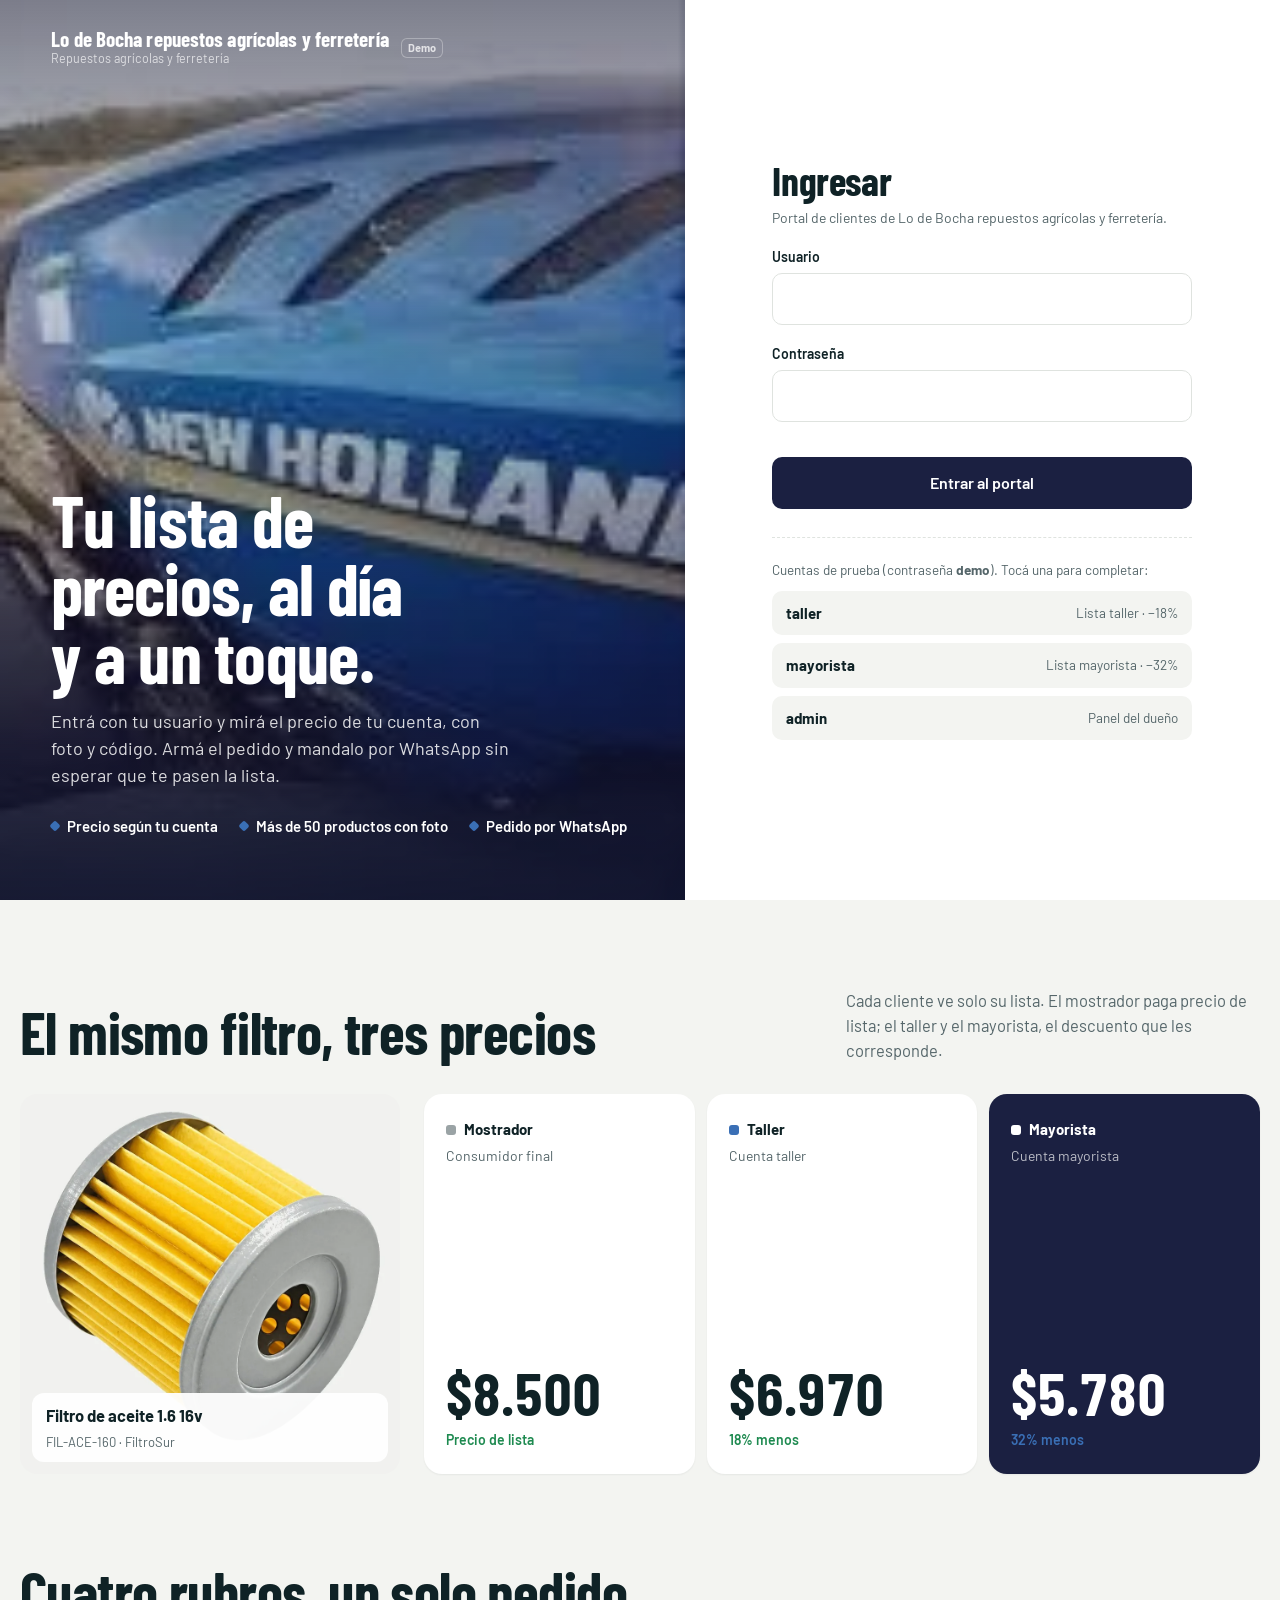
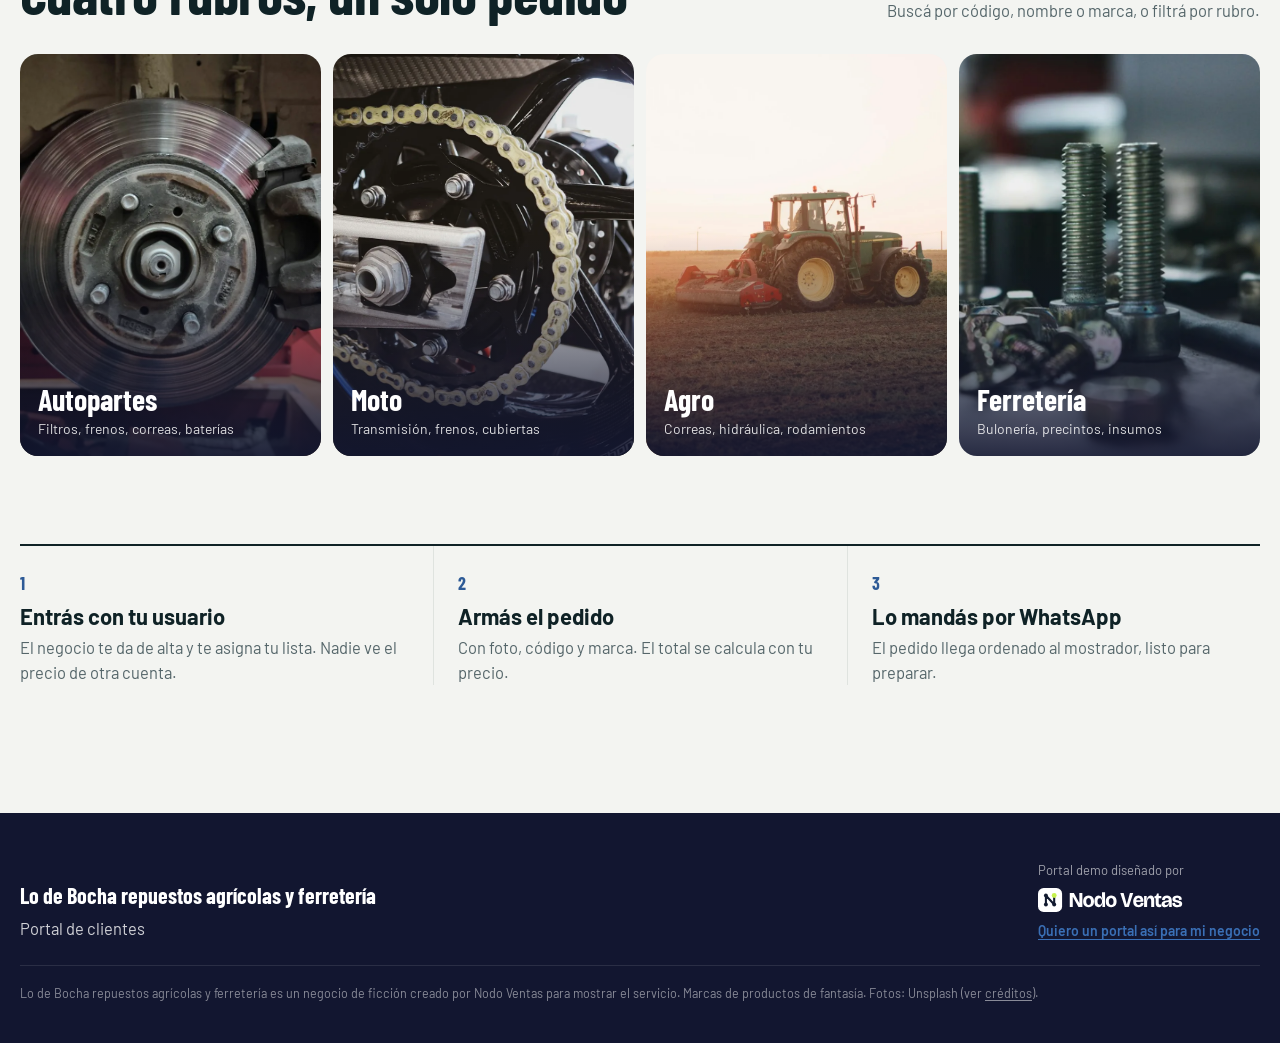
==== index.html @ 6003bfd6 "Demo personalizada de Nodo Ventas: demo-lo-de-bocha-tres-arroyos" ====
<!DOCTYPE html>
<html lang="es-AR">
<head>
  <meta charset="utf-8">
  <meta name="viewport" content="width=device-width, initial-scale=1, viewport-fit=cover">
  <title>Lo de Bocha repuestos agrícolas y ferretería · Portal de clientes</title>
  <meta name="description" content="Demo de Nodo Ventas para Lo de Bocha repuestos agrícolas y ferretería, Repuestos agrícolas y ferretería en Tres Arroyos: portal de clientes con lista de precios y pedido. Productos y precios de ejemplo.">
  <meta name="robots" content="noindex, nofollow">
  <meta name="theme-color" content="#0E3B43">
  <link rel="icon" href="favicon.svg" type="image/svg+xml">
  <link rel="preconnect" href="https://fonts.googleapis.com">
  <link rel="preconnect" href="https://fonts.gstatic.com" crossorigin>
  <link href="https://fonts.googleapis.com/css2?family=Barlow+Condensed:wght@600;700&family=Barlow:wght@400;500;600;700&display=swap" rel="stylesheet">
  <link rel="preload" as="image" href="img/brand/hero.webp">
  <link rel="stylesheet" href="css/app.css">
</head>
<body>
  <a class="skip" href="#login">Saltar al ingreso</a>
  <div class="landing">
    <section class="landing-photo on-dark">
      <img src="img/brand/hero.webp" alt="Tractor en la foto de perfil de Lo de Bocha (página pública de Facebook)" width="1800" height="1100" fetchpriority="high">
      <div class="landing-top">
        <a class="brand" href="index.html">
          <span><b>Lo de Bocha repuestos agrícolas y ferretería</b><small>Repuestos agrícolas y ferretería</small></span>
        </a>
        <a class="demo-tag" href="oferta/" title="Sitio demo hecho por Nodo Ventas">Demo</a>
      </div>
        <div class="landing-copy">
        <h1>Tu lista de precios, al día y a un toque.</h1>
        <p>Entrá con tu usuario y mirá el precio de tu cuenta, con foto y código. Armá el pedido y mandalo por WhatsApp sin esperar que te pasen la lista.</p>
        <ul class="landing-facts">
          <li>Precio según tu cuenta</li>
          <li>Más de 50 productos con foto</li>
          <li>Pedido por WhatsApp</li>
        </ul>
      </div>
    </section>

    <section class="landing-form" id="login">
      <div class="login-card">
        <h2>Ingresar</h2>
        <p class="hint">Portal de clientes de Lo de Bocha repuestos agrícolas y ferretería.</p>
        <form id="login-form" novalidate>
          <label for="usuario">Usuario</label>
          <input class="field" id="usuario" name="usuario" autocomplete="username" autocapitalize="none" required>
          <label for="password">Contraseña</label>
          <input class="field" id="password" name="password" type="password" autocomplete="current-password" required>
          <p class="err" id="login-err" role="alert"></p>
          <button class="btn btn-primary" type="submit">Entrar al portal</button>
        </form>
        <div class="demo-users">
          <p>Cuentas de prueba (contraseña <b>demo</b>). Tocá una para completar:</p>
          <div class="chips">
            <button class="chip" type="button" data-user="taller"><b>taller</b><span>Lista taller · −18%</span></button>
            <button class="chip" type="button" data-user="mayorista"><b>mayorista</b><span>Lista mayorista · −32%</span></button>
            <button class="chip" type="button" data-user="admin"><b>admin</b><span>Panel del dueño</span></button>
          </div>
        </div>
      </div>
    </section>
  </div>

  <main>
    <section class="band">
      <div class="wrap">
        <div class="band-head">
          <h2>El mismo filtro, tres precios</h2>
          <p>Cada cliente ve solo su lista. El mostrador paga precio de lista; el taller y el mayorista, el descuento que les corresponde.</p>
        </div>
        <div class="compare">
          <figure class="compare-photo" style="margin:0">
            <img src="img/fotos/filtro-aceite.webp" alt="Filtro de aceite" loading="lazy" width="900" height="900">
            <figcaption><b id="cmp-name">Filtro de aceite 1.6 16v</b><span id="cmp-code">FIL-ACE-160 · FiltroSur</span></figcaption>
          </figure>
          <div class="tiers">
            <div class="tier t-c"><div><div class="tier-name"><i></i>Mostrador</div><div class="who">Consumidor final</div></div><div><div class="amt" id="cmp-c">$8.500</div><div class="off">Precio de lista</div></div></div>
            <div class="tier t-t"><div><div class="tier-name"><i></i>Taller</div><div class="who">Cuenta taller</div></div><div><div class="amt" id="cmp-t">$6.970</div><div class="off">18% menos</div></div></div>
            <div class="tier t-m"><div><div class="tier-name"><i></i>Mayorista</div><div class="who">Cuenta mayorista</div></div><div><div class="amt" id="cmp-m">$5.780</div><div class="off">32% menos</div></div></div>
          </div>
        </div>
      </div>
    </section>

    <section class="band" style="padding-top:0">
      <div class="wrap">
        <div class="band-head"><h2>Cuatro rubros, un solo pedido</h2><p>Buscá por código, nombre o marca, o filtrá por rubro.</p></div>
        <div class="rubros">
          <div class="rubro"><img src="img/fotos/freno-caliper.webp" alt="Disco y caliper de freno" loading="lazy"><div><h3>Autopartes</h3><span>Filtros, frenos, correas, baterías</span></div></div>
          <div class="rubro"><img src="img/fotos/moto-cadena.webp" alt="Cadena y corona de moto" loading="lazy"><div><h3>Moto</h3><span>Transmisión, frenos, cubiertas</span></div></div>
          <div class="rubro"><img src="img/fotos/tractor.webp" alt="Tractor trabajando en el campo" loading="lazy"><div><h3>Agro</h3><span>Correas, hidráulica, rodamientos</span></div></div>
          <div class="rubro"><img src="img/fotos/tornillos.webp" alt="Bulones y tuercas" loading="lazy"><div><h3>Ferretería</h3><span>Bulonería, precintos, insumos</span></div></div>
        </div>
      </div>
    </section>

    <section class="band" style="padding-top:0">
      <div class="wrap">
        <div class="how">
          <article><b>1</b><h3>Entrás con tu usuario</h3><p>El negocio te da de alta y te asigna tu lista. Nadie ve el precio de otra cuenta.</p></article>
          <article><b>2</b><h3>Armás el pedido</h3><p>Con foto, código y marca. El total se calcula con tu precio.</p></article>
          <article><b>3</b><h3>Lo mandás por WhatsApp</h3><p>El pedido llega ordenado al mostrador, listo para preparar.</p></article>
        </div>
      </div>
    </section>
  </main>

  <footer class="site-foot">
    <div class="wrap">
      <div><b style="color:#fff;font-family:var(--display);font-size:22px">Lo de Bocha repuestos agrícolas y ferretería</b><p style="margin-top:4px">Portal de clientes</p></div>
      <div class="made-by">
        <span>Portal demo diseñado por</span>
        <a href="oferta/" aria-label="Nodo Ventas, ver la oferta"><img src="img/nodo/nodo-ventas-logo-blanco.svg" alt="Nodo Ventas" width="146" height="24"></a>
        <a class="link" href="oferta/">Quiero un portal así para mi negocio</a>
      </div>
      <p class="legal">Lo de Bocha repuestos agrícolas y ferretería es un negocio de ficción creado por Nodo Ventas para mostrar el servicio. Marcas de productos de fantasía. Fotos: Unsplash (ver <a href="CREDITS.md">créditos</a>).</p>
    </div>
  </footer>
  <script src="js/products.js"></script>
  <script src="js/core.js"></script>
  <script src="js/login.js"></script>
</body>
</html>
---- css/app.css ----
:root {
  --petrol: #1B2041;
  --petrol-2: #2A3358;
  --petrol-ink: #121630;
  --amber: #3A6FB5;
  --amber-ink: #2D5A96;
  --paper: #F3F4F1;
  --white: #FFFFFF;
  --ink: #0F2226;
  --soft: #55666A;
  --line: #DFE3DF;
  --ok: #1E8A50;
  --low: #B45309;
  --out: #9AA3A5;
  --wa: #25D366;
  --wa-dark: #008069;
  --font: "Barlow", "Helvetica Neue", Arial, sans-serif;
  --display: "Barlow Condensed", "Barlow", "Arial Narrow", sans-serif;
  --max: 1240px;
  --ease: cubic-bezier(.16, 1, .3, 1);
}
*, *::before, *::after { box-sizing: border-box; }
html { -webkit-text-size-adjust: 100%; scroll-behavior: smooth; }
@media (prefers-reduced-motion: reduce) { html { scroll-behavior: auto; } *, *::before, *::after { animation: none !important; transition: none !important; } }
body { margin: 0; background: var(--paper); color: var(--ink); font-family: var(--font); font-size: 16.5px; line-height: 1.5; -webkit-font-smoothing: antialiased; }
::selection { background: var(--amber); color: var(--petrol-ink); }
img { max-width: 100%; display: block; }
a { color: inherit; text-underline-offset: .18em; }
button, input, select { font: inherit; color: inherit; }
button { cursor: pointer; }
:focus-visible { outline: 3px solid var(--amber); outline-offset: 2px; border-radius: 6px; }
h1, h2, h3 { margin: 0; line-height: 1.02; text-wrap: balance; }
h1, h2 { font-family: var(--display); font-weight: 700; letter-spacing: -0.01em; }
p { margin: 0; }
.wrap { width: min(var(--max), calc(100% - 32px)); margin-inline: auto; }
.mono, .sku { font-variant-numeric: tabular-nums; }
.skip { position: absolute; left: 12px; top: -48px; z-index: 100; background: var(--amber); padding: 8px 12px; border-radius: 8px; }
.skip:focus { top: 12px; }
[hidden] { display: none !important; }

/* brand */
.brand { display: inline-flex; align-items: center; gap: 10px; text-decoration: none; min-width: 0; }
.brand .mark { width: 38px; height: 38px; flex: 0 0 38px; }
.brand b { display: block; font-family: var(--display); font-size: 21px; font-weight: 700; letter-spacing: .005em; line-height: 1; white-space: nowrap; }
.brand small { display: block; font-size: 12.5px; color: var(--soft); white-space: nowrap; }
.on-dark .brand small { color: rgba(255,255,255,.7); }
.demo-tag { font-size: 11px; font-weight: 700; padding: 2px 7px; border-radius: 6px; text-decoration: none; color: var(--soft); box-shadow: inset 0 0 0 1px var(--line); }
.on-dark .demo-tag { color: rgba(255,255,255,.75); box-shadow: inset 0 0 0 1px rgba(255,255,255,.3); }

/* buttons */
.btn { display: inline-flex; align-items: center; justify-content: center; gap: 8px; min-height: 48px; padding: 0 20px; border-radius: 10px; border: 0; font-weight: 600; font-size: 16px; text-decoration: none; transition: background .2s, transform .15s var(--ease), box-shadow .2s; white-space: nowrap; }
.btn:active { transform: scale(.98); }
.btn-sm { min-height: 40px; padding: 0 14px; font-size: 15px; }
.btn-primary { background: var(--petrol); color: #fff; }
.btn-primary:hover { background: var(--petrol-2); }
.btn-amber { background: var(--amber); color: var(--petrol-ink); }
.btn-amber:hover { background: var(--amber-ink); }
.btn-ghost { background: transparent; color: var(--ink); box-shadow: inset 0 0 0 1.5px var(--line); }
.btn-ghost:hover { box-shadow: inset 0 0 0 1.5px var(--ink); }
.btn-wa { background: var(--wa); color: #fff; }
.btn-wa:hover { background: #1EBE5B; }
.btn-mail { background: #fff; color: var(--ink); box-shadow: inset 0 0 0 1.5px var(--line); }
.btn[disabled] { opacity: .45; cursor: not-allowed; }
.btn svg { width: 20px; height: 20px; }

/* ===== login / landing ===== */
.landing { display: grid; grid-template-columns: 1.15fr 1fr; min-height: 100svh; }
.landing-photo { position: relative; color: #fff; display: flex; flex-direction: column; justify-content: space-between; padding: 28px clamp(20px, 4vw, 56px) 48px; overflow: hidden; background: var(--petrol-ink); }
.landing-photo > img { position: absolute; inset: 0; width: 100%; height: 100%; object-fit: cover; animation: settle 1.6s var(--ease) both; }
.landing-photo::before { content: ""; position: absolute; inset: 0; z-index: 1; background: linear-gradient(180deg, rgba(18,22,48,.55) 0%, rgba(18,22,48,.15) 35%, rgba(18,22,48,.92) 100%); }
.landing-photo > *:not(img) { position: relative; z-index: 2; }
.landing-top { display: flex; align-items: center; gap: 12px; }
.landing-copy h1 { font-size: clamp(44px, 5.6vw, 84px); line-height: .95; text-transform: none; max-width: 13ch; }
.landing-copy p { margin-top: 18px; max-width: 46ch; color: rgba(255,255,255,.85); font-size: 18px; }
.landing-facts { display: flex; flex-wrap: wrap; gap: 10px 22px; margin-top: 26px; padding: 0; list-style: none; font-weight: 600; font-size: 15px; }
.landing-facts li { display: flex; align-items: center; gap: 8px; }
.landing-facts li::before { content: ""; width: 8px; height: 8px; border-radius: 2px; background: var(--amber); transform: rotate(45deg); }
.landing-photo .hero-video { width: min(100%, 320px); aspect-ratio: 9 / 16; margin: 22px 0 8px; border-radius: 22px; overflow: hidden; background: #000; box-shadow: 0 28px 60px -18px rgba(0,0,0,.65), 0 0 0 1px rgba(255,255,255,.12); }
.landing-photo .hero-video video { width: 100%; height: 100%; display: block; object-fit: contain; background: #000; }
@keyframes settle { from { transform: scale(1.06); } }
.landing-form { display: flex; flex-direction: column; justify-content: center; padding: 40px clamp(20px, 5vw, 72px); background: var(--white); }
.login-card { width: min(420px, 100%); margin-inline: auto; }
.login-card h2 { font-size: 40px; }
.login-card .hint { color: var(--soft); margin-top: 6px; }
.login-card label { display: block; font-weight: 600; font-size: 14px; margin: 18px 0 6px; }
.field { width: 100%; height: 52px; border-radius: 10px; border: 1.5px solid var(--line); padding: 0 14px; font-size: 16px; background: #fff; transition: border-color .2s, box-shadow .2s; }
.field:focus { outline: none; border-color: var(--petrol); box-shadow: 0 0 0 4px rgba(27,32,65,.12); }
.err { color: #B42318; font-size: 14px; min-height: 1.4em; margin-top: 10px; }
.login-card .btn-primary { width: 100%; margin-top: 6px; height: 52px; }
.demo-users { margin-top: 28px; padding-top: 22px; border-top: 1px dashed var(--line); }
.demo-users p { font-size: 13.5px; color: var(--soft); margin-bottom: 10px; }
.chips { display: grid; gap: 8px; }
.chip { display: flex; justify-content: space-between; align-items: center; gap: 10px; width: 100%; padding: 11px 14px; border-radius: 10px; border: 0; background: var(--paper); text-align: left; transition: background .2s; }
.chip:hover { background: #E8EAE5; }
.chip b { font-size: 15px; } .chip span { font-size: 13.5px; color: var(--soft); }
@media (max-width: 900px) {
  .landing { grid-template-columns: 1fr; }
  .landing-photo { min-height: 0; }
  .landing-photo .hero-video { width: min(100%, calc(68svh * 9 / 16), 380px); margin: 20px auto 16px; }
}

.band { padding: 88px 0; }
.band-head { display: flex; flex-wrap: wrap; justify-content: space-between; align-items: end; gap: 16px 48px; margin-bottom: 32px; }
.band-head h2 { font-size: clamp(36px, 4.6vw, 60px); }
.band-head p { max-width: 46ch; color: var(--soft); }
.compare { display: grid; grid-template-columns: minmax(260px, 380px) 1fr; gap: 24px; align-items: stretch; }
.compare-photo { position: relative; border-radius: 18px; overflow: hidden; background: #fff; }
.compare-photo img { width: 100%; height: 100%; object-fit: cover; aspect-ratio: 1; }
.compare-photo figcaption { position: absolute; left: 12px; right: 12px; bottom: 12px; background: rgba(255,255,255,.94); border-radius: 12px; padding: 10px 14px; }
.compare-photo figcaption b { display: block; } .compare-photo figcaption span { font-size: 13px; color: var(--soft); }
.tiers { display: grid; grid-template-columns: repeat(3, 1fr); gap: 12px; }
.tier { background: #fff; border-radius: 18px; padding: 24px 22px; display: flex; flex-direction: column; justify-content: space-between; gap: 32px; box-shadow: 0 1px 2px rgba(15,34,38,.06); }
.tier .tier-name { font-weight: 700; font-size: 15px; display: flex; align-items: center; gap: 8px; }
.tier .tier-name i { width: 10px; height: 10px; border-radius: 3px; }
.tier .who { font-size: 14px; color: var(--soft); margin-top: 4px; }
.tier .amt { font-family: var(--display); font-size: clamp(40px, 4.6vw, 64px); font-weight: 700; line-height: 1; font-variant-numeric: tabular-nums; }
.tier .off { font-size: 14px; font-weight: 600; color: var(--ok); margin-top: 6px; }
.tier.t-c i { background: var(--out); } .tier.t-t i { background: var(--amber); } .tier.t-m i { background: var(--petrol); }
.tier.t-m { background: var(--petrol); color: #fff; } .tier.t-m .who { color: rgba(255,255,255,.7); } .tier.t-m .off { color: var(--amber); } .tier.t-m i { background: #fff; }
@media (max-width: 860px) { .compare { grid-template-columns: 1fr; } .tiers { grid-template-columns: 1fr; } .tier { flex-direction: row; align-items: center; gap: 16px; } .tier .amt { font-size: 40px; text-align: right; } }

.rubros { display: grid; grid-template-columns: repeat(4, 1fr); gap: 12px; }
.rubro { position: relative; aspect-ratio: 3 / 4; border-radius: 18px; overflow: hidden; color: #fff; isolation: isolate; }
.rubro img { position: absolute; inset: 0; width: 100%; height: 100%; object-fit: cover; z-index: -1; transition: transform .8s var(--ease); }
.rubro::after { content: ""; position: absolute; inset: 0; z-index: -1; background: linear-gradient(180deg, transparent 45%, rgba(18,22,48,.9)); }
.rubro:hover img { transform: scale(1.05); }
.rubro div { position: absolute; left: 18px; right: 18px; bottom: 16px; }
.rubro h3 { font-family: var(--display); font-size: 30px; font-weight: 700; }
.rubro span { font-size: 14px; opacity: .85; }
@media (max-width: 860px) { .rubros { grid-template-columns: repeat(2, 1fr); } }

.how { display: grid; grid-template-columns: repeat(3, 1fr); border-top: 2px solid var(--ink); }
.how article { padding: 24px 24px 0 0; }
.how article + article { padding-left: 24px; border-left: 1px solid var(--line); }
.how b { font-family: var(--display); font-size: 18px; color: var(--amber-ink); }
.how h3 { font-size: 22px; margin-top: 8px; }
.how p { color: var(--soft); margin-top: 8px; }
@media (max-width: 860px) { .how { grid-template-columns: 1fr; } .how article + article { padding-left: 0; border-left: 0; border-top: 1px solid var(--line); margin-top: 20px; } }

.site-foot { background: var(--petrol-ink); color: rgba(255,255,255,.8); padding: 48px 0 40px; margin-top: 40px; }
.site-foot .wrap { display: flex; flex-wrap: wrap; justify-content: space-between; gap: 24px; align-items: flex-end; }
.made-by { display: grid; gap: 8px; justify-items: start; font-size: 13px; color: rgba(255,255,255,.6); }
.made-by img { height: 24px; width: auto; }
.made-by a.link { color: var(--amber); font-weight: 600; font-size: 14px; }
.legal { width: 100%; font-size: 12.5px; color: rgba(255,255,255,.5); border-top: 1px solid rgba(255,255,255,.1); padding-top: 18px; }

/* ===== app (catalog/admin) ===== */
.app-head { position: sticky; top: 0; z-index: 30; background: rgba(255,255,255,.94); backdrop-filter: saturate(1.4) blur(12px); border-bottom: 1px solid var(--line); }
.app-head .row { display: flex; align-items: center; gap: 16px; min-height: 68px; }
.search { flex: 1; position: relative; max-width: 560px; }
.search input { width: 100%; height: 46px; border-radius: 10px; border: 1.5px solid var(--line); background: var(--paper); padding: 0 14px 0 42px; font-size: 16px; }
.search input:focus { outline: none; border-color: var(--petrol); background: #fff; }
.search svg { position: absolute; left: 13px; top: 13px; width: 20px; height: 20px; color: var(--soft); }
.who { display: flex; align-items: center; gap: 8px; margin-left: auto; }
.who-card { display: flex; flex-direction: column; align-items: flex-end; line-height: 1.15; }
.who-card b { font-size: 14.5px; } 
.badge-list { font-size: 12.5px; font-weight: 700; padding: 3px 8px; border-radius: 6px; background: #FFF3D6; color: #8A5300; }
.badge-list.l-mayorista { background: var(--petrol); color: #fff; }
.cart-btn { position: relative; }
.cart-count { min-width: 22px; height: 22px; padding: 0 6px; border-radius: 11px; background: var(--amber); color: var(--petrol-ink); font-size: 13px; font-weight: 700; display: inline-grid; place-items: center; }
.cart-count.bump { animation: bump .4s var(--ease); }
@keyframes bump { 40% { transform: scale(1.35); } }
.filters { display: flex; align-items: center; gap: 8px; padding: 10px 0 12px; overflow-x: auto; scrollbar-width: none; }
.filters::-webkit-scrollbar { display: none; }
.rubro-chip { flex: 0 0 auto; height: 38px; padding: 0 14px; border-radius: 999px; border: 0; background: var(--paper); font-weight: 600; font-size: 14.5px; color: var(--ink); }
.rubro-chip[aria-pressed="true"] { background: var(--petrol); color: #fff; }
.filters select { height: 38px; border-radius: 999px; border: 1.5px solid var(--line); background: #fff; padding: 0 12px; font-size: 14.5px; }
.filters .meta { margin-left: auto; white-space: nowrap; color: var(--soft); font-size: 14px; }
@media (max-width: 760px) {
  .app-head .row { flex-wrap: wrap; gap: 10px; padding: 10px 0 0; }
  .search { order: 3; flex-basis: 100%; max-width: none; }
  .who-card b, .hide-sm { display: none; }
  .brand small { display: none; }
}

.grid { display: grid; grid-template-columns: repeat(auto-fill, minmax(232px, 1fr)); gap: 14px; padding: 22px 0 64px; }
.card { background: #fff; border-radius: 16px; overflow: hidden; display: flex; flex-direction: column; box-shadow: 0 1px 2px rgba(15,34,38,.06); transition: box-shadow .25s var(--ease), transform .25s var(--ease); }
.card:hover { box-shadow: 0 18px 36px -18px rgba(15,34,38,.35); transform: translateY(-2px); }
.card .pic { position: relative; aspect-ratio: 4 / 3; background: #E9ECE8; overflow: hidden; }
.card .pic img { width: 100%; height: 100%; object-fit: cover; }
.card .pic .off { position: absolute; left: 10px; top: 10px; font-size: 12.5px; font-weight: 700; padding: 3px 8px; border-radius: 6px; background: var(--amber); color: var(--petrol-ink); }
.card .body { padding: 14px 14px 14px; display: flex; flex-direction: column; flex: 1; }
.card .sku { font-size: 12.5px; font-weight: 600; color: var(--soft); letter-spacing: .02em; }
.card h3 { font-size: 16.5px; font-weight: 600; line-height: 1.25; margin-top: 3px; }
.card .meta { font-size: 13.5px; color: var(--soft); margin-top: 3px; }
.price-row { display: flex; align-items: baseline; gap: 8px; margin-top: 12px; flex-wrap: wrap; }
.card .price { font-family: var(--display); font-size: 30px; font-weight: 700; line-height: 1; font-variant-numeric: tabular-nums; }
.card .was { font-size: 13.5px; color: var(--soft); text-decoration: line-through; }
.stock { display: inline-flex; align-items: center; gap: 6px; font-size: 13px; font-weight: 600; margin-top: 8px; }
.stock::before { content: ""; width: 7px; height: 7px; border-radius: 50%; background: currentColor; }
.stock.ok { color: var(--ok); } .stock.low { color: var(--low); } .stock.out { color: var(--out); }
.qtyrow { display: flex; gap: 8px; margin-top: auto; padding-top: 14px; }
.stepper { display: flex; align-items: center; border-radius: 10px; box-shadow: inset 0 0 0 1.5px var(--line); }
.stepper button { width: 34px; height: 40px; border: 0; background: transparent; font-size: 18px; font-weight: 600; }
.stepper input { width: 34px; height: 40px; border: 0; text-align: center; font-weight: 600; background: transparent; -moz-appearance: textfield; }
.stepper input::-webkit-inner-spin-button { -webkit-appearance: none; }
.qtyrow .btn { flex: 1; min-height: 40px; }
.empty { grid-column: 1 / -1; padding: 48px; text-align: center; color: var(--soft); background: #fff; border-radius: 16px; }

.toast { position: fixed; left: 50%; bottom: 22px; z-index: 90; transform: translate(-50%, 20px); opacity: 0; background: var(--petrol-ink); color: #fff; padding: 12px 18px; border-radius: 12px; font-weight: 600; font-size: 15px; box-shadow: 0 18px 40px -12px rgba(0,0,0,.4); transition: opacity .25s, transform .35s var(--ease); pointer-events: none; }
.toast.show { opacity: 1; transform: translate(-50%, 0); }

/* drawer */
.drawer-bg { position: fixed; inset: 0; z-index: 60; background: rgba(10,30,34,.45); backdrop-filter: blur(3px); display: flex; justify-content: flex-end; }
.drawer { width: min(440px, 100%); height: 100%; background: #fff; display: flex; flex-direction: column; animation: slide .4s var(--ease); }
@keyframes slide { from { transform: translateX(40px); opacity: 0; } }
.drawer-head { display: flex; justify-content: space-between; align-items: center; padding: 20px 20px 14px; border-bottom: 1px solid var(--line); }
.drawer-head h2 { font-size: 30px; }
.drawer-head p { font-size: 13.5px; color: var(--soft); }
.x { width: 40px; height: 40px; border-radius: 50%; border: 0; background: var(--paper); font-size: 22px; line-height: 1; }
#cart-items { flex: 1; overflow: auto; padding: 8px 20px; }
.cart-item { display: grid; grid-template-columns: 56px 1fr auto; gap: 12px; align-items: center; padding: 12px 0; border-bottom: 1px solid var(--line); }
.cart-item img { width: 56px; height: 56px; border-radius: 10px; object-fit: cover; }
.cart-item strong { display: block; font-size: 15px; line-height: 1.25; }
.cart-item .meta { font-size: 13px; color: var(--soft); }
.cart-item .amt { font-weight: 700; font-variant-numeric: tabular-nums; text-align: right; }
.cart-item .del { border: 0; background: none; color: var(--soft); font-size: 13px; text-decoration: underline; padding: 0; margin-top: 2px; }
.drawer-foot { padding: 16px 20px 20px; border-top: 1px solid var(--line); display: grid; gap: 10px; }
.cart-total { display: flex; justify-content: space-between; align-items: baseline; font-weight: 600; }
.cart-total b { font-family: var(--display); font-size: 32px; font-variant-numeric: tabular-nums; }
.hint { color: var(--soft); font-size: 14px; }

/* whatsapp screen */
.wa-screen { position: fixed; inset: 0; z-index: 70; background: rgba(10,30,34,.6); backdrop-filter: blur(6px); display: grid; place-items: center; padding: 16px; overflow: auto; }
.wa-stage { display: grid; grid-template-columns: auto minmax(0, 300px); gap: 40px; align-items: center; }
.wa-phone { width: min(380px, calc(100vw - 32px)); height: min(760px, calc(100svh - 120px)); border-radius: 44px; padding: 10px; background: #0B1416; box-shadow: 0 40px 80px -20px rgba(0,0,0,.6), inset 0 0 0 2px #26363A; display: flex; animation: rise .5s var(--ease); }
@keyframes rise { from { transform: translateY(30px); opacity: 0; } }
.wa-app { flex: 1; border-radius: 34px; overflow: hidden; display: flex; flex-direction: column; background: #EFEAE2; font-family: -apple-system, "Segoe UI", Roboto, Helvetica, Arial, sans-serif; }
.wa-top { display: flex; align-items: center; gap: 10px; padding: 34px 14px 12px; background: var(--wa-dark); color: #fff; }
.wa-top .back { font-size: 26px; line-height: 1; }
.wa-top .ava { width: 38px; height: 38px; border-radius: 50%; overflow: hidden; flex: 0 0 38px; }
.wa-top .ava svg { width: 100%; height: 100%; }
.wa-top b { display: block; font-size: 16px; font-weight: 600; }
.wa-top small { font-size: 12.5px; opacity: .85; }
.wa-top .icons { margin-left: auto; display: flex; gap: 18px; opacity: .95; }
.wa-top .icons svg { width: 22px; height: 22px; }
.wa-msgs { flex: 1; overflow: auto; padding: 12px 10px; display: flex; flex-direction: column; gap: 6px; background-color: #EFEAE2; background-image: radial-gradient(rgba(0,0,0,.035) 1px, transparent 1px); background-size: 14px 14px; }
.wa-day { align-self: center; background: #fff; color: #54656F; font-size: 12px; padding: 5px 10px; border-radius: 8px; box-shadow: 0 1px 1px rgba(0,0,0,.08); margin: 4px 0; }
.wa-sys { align-self: center; background: #FFF5C4; color: #54656F; font-size: 12px; padding: 6px 10px; border-radius: 8px; text-align: center; max-width: 90%; }
.bubble { max-width: 88%; padding: 7px 9px 5px; border-radius: 10px; font-size: 14.5px; line-height: 1.38; color: #111B21; box-shadow: 0 1px 1px rgba(0,0,0,.12); white-space: pre-wrap; word-wrap: break-word; animation: pop .35s var(--ease) both; }
@keyframes pop { from { transform: translateY(8px) scale(.98); opacity: 0; } }
.bubble.out { align-self: flex-end; background: #D9FDD3; border-top-right-radius: 2px; }
.bubble.in { align-self: flex-start; background: #fff; border-top-left-radius: 2px; }
.bubble time { display: block; text-align: right; font-size: 11px; color: #667781; margin-top: 2px; white-space: nowrap; }
.bubble .tk { color: #8696A0; margin-left: 3px; letter-spacing: -3px; }
.bubble .tk.read { color: #53BDEB; }
.typing { align-self: flex-start; background: #fff; border-radius: 10px; padding: 10px 12px; display: flex; gap: 4px; box-shadow: 0 1px 1px rgba(0,0,0,.12); }
.typing i { width: 7px; height: 7px; border-radius: 50%; background: #8696A0; animation: dots 1s infinite; }
.typing i:nth-child(2) { animation-delay: .15s; } .typing i:nth-child(3) { animation-delay: .3s; }
@keyframes dots { 50% { transform: translateY(-4px); opacity: .5; } }
.wa-input { display: flex; align-items: center; gap: 8px; padding: 8px 8px 14px; background: #F0F2F5; }
.wa-input span { flex: 1; background: #fff; border-radius: 22px; padding: 10px 14px; color: #8696A0; font-size: 15px; }
.wa-input i { width: 44px; height: 44px; border-radius: 50%; background: var(--wa-dark); display: grid; place-items: center; }
.wa-input i svg { width: 20px; height: 20px; color: #fff; }
.wa-side { color: #fff; }
.wa-side h2 { font-size: 40px; }
.wa-side p { margin-top: 10px; color: rgba(255,255,255,.8); }
.wa-side .btn { width: 100%; margin-top: 14px; }
.wa-side .btn-ghost { color: #fff; box-shadow: inset 0 0 0 1.5px rgba(255,255,255,.4); }
.wa-side .fine { font-size: 12.5px; color: rgba(255,255,255,.6); margin-top: 14px; }
@media (max-width: 820px) { .wa-stage { grid-template-columns: 1fr; gap: 18px; justify-items: center; } .wa-side { width: min(380px, 100%); } .wa-side h2, .wa-side > p { display: none; } }

/* modal */
.modal { position: fixed; inset: 0; z-index: 80; display: grid; place-items: center; padding: 16px; background: rgba(10,30,34,.5); backdrop-filter: blur(3px); }
.sheet { width: min(520px, 100%); max-height: 90svh; overflow: auto; background: #fff; border-radius: 20px; padding: 26px; animation: rise .35s var(--ease); }
.sheet h2 { font-size: 30px; }
.preview { background: var(--paper); border-radius: 12px; padding: 14px; white-space: pre-wrap; font: 14px/1.5 var(--font); }

/* admin */
.tabs { display: flex; gap: 6px; margin: 22px 0 18px; overflow-x: auto; }
.tab { height: 42px; padding: 0 16px; border-radius: 10px; border: 0; background: transparent; font-weight: 600; color: var(--soft); white-space: nowrap; }
.tab[aria-selected="true"] { background: #fff; color: var(--ink); box-shadow: 0 1px 2px rgba(15,34,38,.08); }
.panel { display: none; background: #fff; border-radius: 18px; padding: 24px; margin-bottom: 40px; box-shadow: 0 1px 2px rgba(15,34,38,.06); }
.panel.active { display: block; }
.panel h2 { font-size: 34px; }
.panel h3 { font-size: 20px; }
.panel .meta { color: var(--soft); font-size: 15px; }
.form-grid { display: grid; grid-template-columns: repeat(4, 1fr); gap: 12px; align-items: end; }
.form-grid .full { grid-column: 1 / -1; }
.form-grid label, .rate-card label { display: block; font-size: 13.5px; font-weight: 600; margin-bottom: 6px; }
.form-grid input, .form-grid select, .rate-card input { width: 100%; height: 46px; border-radius: 10px; border: 1.5px solid var(--line); padding: 0 12px; background: #fff; }
@media (max-width: 860px) { .form-grid { grid-template-columns: 1fr 1fr; } }
.table-wrap { overflow-x: auto; margin-top: 16px; border-radius: 12px; box-shadow: inset 0 0 0 1px var(--line); }
table.data { width: 100%; border-collapse: collapse; font-size: 14.5px; font-variant-numeric: tabular-nums; }
table.data th { text-align: left; font-size: 12.5px; color: var(--soft); font-weight: 600; padding: 12px 14px; background: var(--paper); }
table.data td { padding: 12px 14px; border-top: 1px solid var(--line); }
table.data td img { width: 40px; height: 40px; border-radius: 8px; object-fit: cover; }
.tag { font-size: 12.5px; font-weight: 700; padding: 3px 8px; border-radius: 6px; text-transform: capitalize; }
.tag-c { background: #ECEEEB; color: var(--soft); } .tag-t { background: #FFF3D6; color: #8A5300; } .tag-m { background: var(--petrol); color: #fff; }
.rates { display: grid; grid-template-columns: repeat(3, 1fr); gap: 12px; }
.rate-card { background: var(--paper); border-radius: 14px; padding: 16px; }
.rate-card b { display: block; margin-bottom: 10px; }
@media (max-width: 700px) { .rates { grid-template-columns: 1fr; } }
.drop { border: 2px dashed var(--line); border-radius: 14px; padding: 28px; text-align: center; transition: border-color .2s, background .2s; }
.drop.over { border-color: var(--petrol); background: #EEF4F3; }

@media (max-width: 560px) {
  .grid { grid-template-columns: repeat(2, minmax(0, 1fr)); gap: 10px; padding-top: 14px; }
  .card .body { padding: 10px 10px 12px; }
  .card h3 { font-size: 14.5px; }
  .card .meta { font-size: 12.5px; }
  .card .price { font-size: 24px; }
  .card .was { font-size: 12px; }
  .qtyrow { flex-direction: column; gap: 6px; }
  .stepper { justify-content: space-between; }
  .stepper input { flex: 1; }
  .qtyrow .btn { width: 100%; }
  .brand b { font-size: 18px; }
}
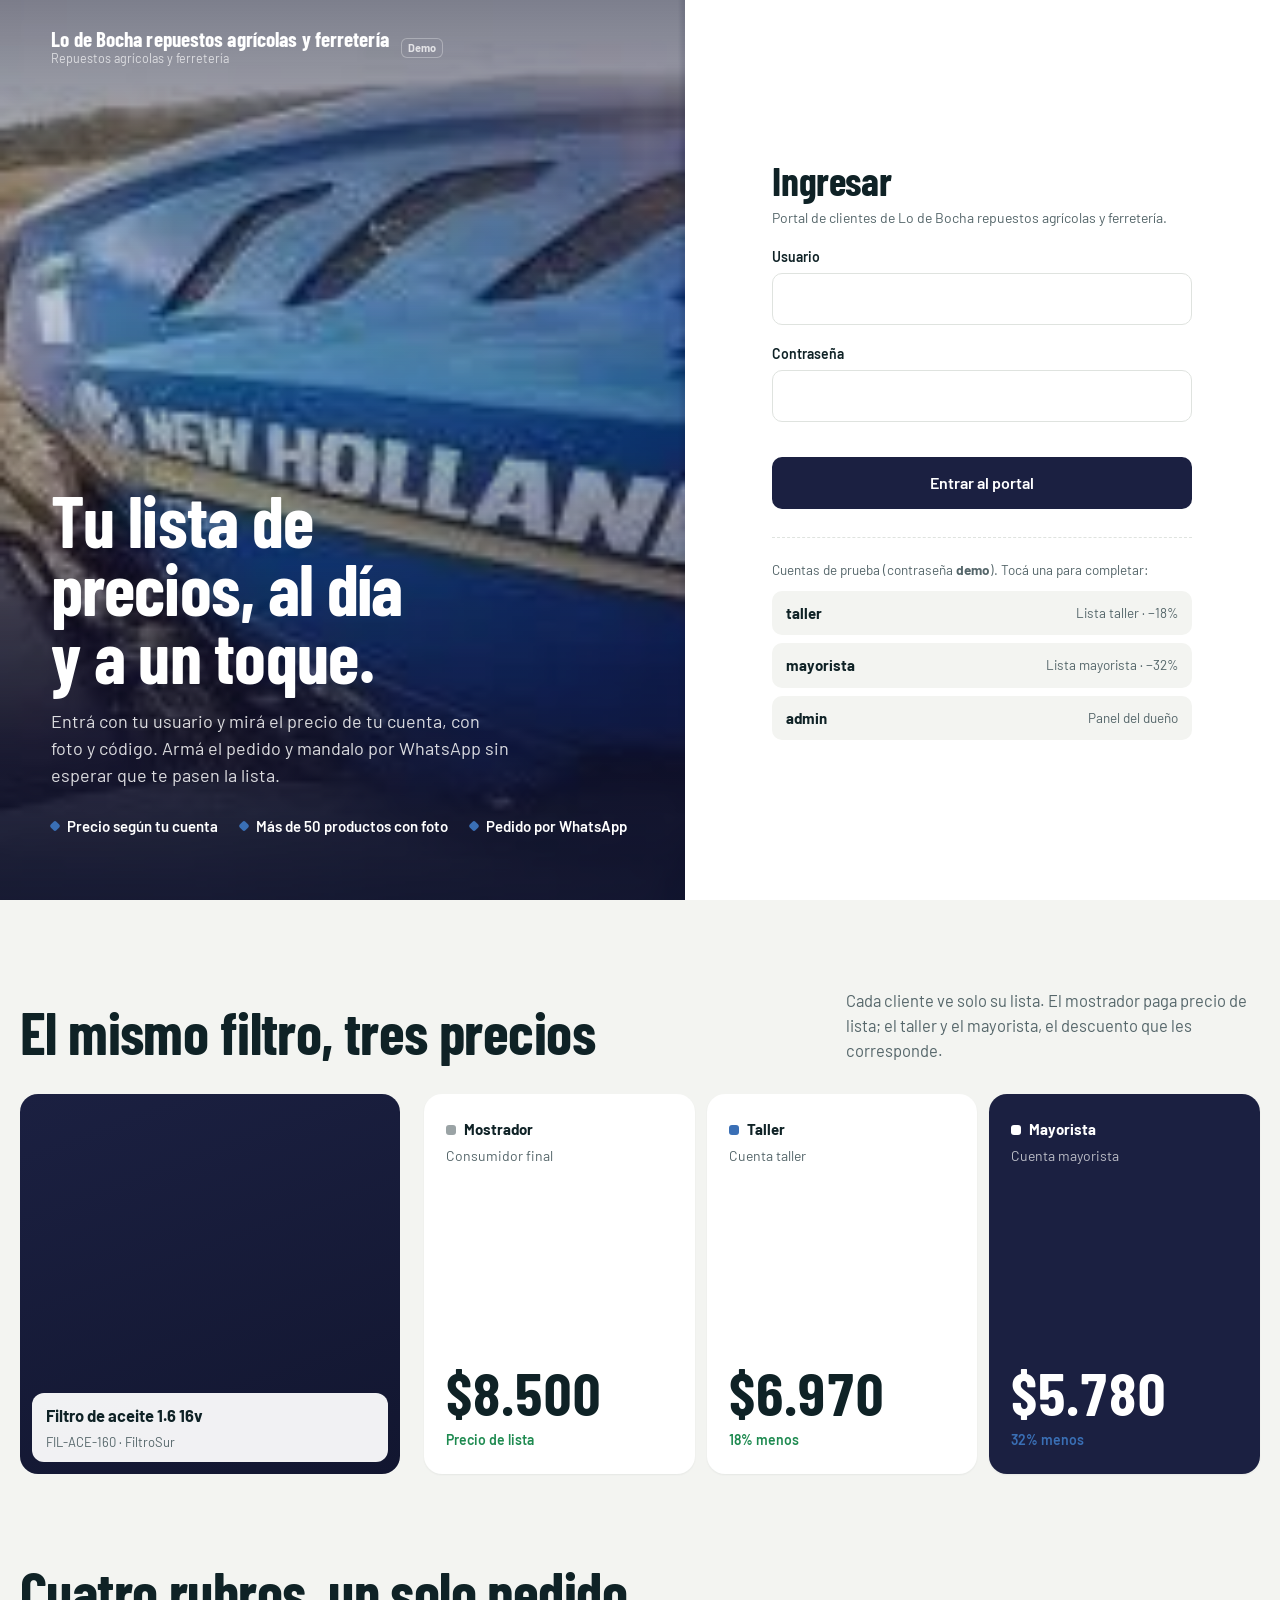
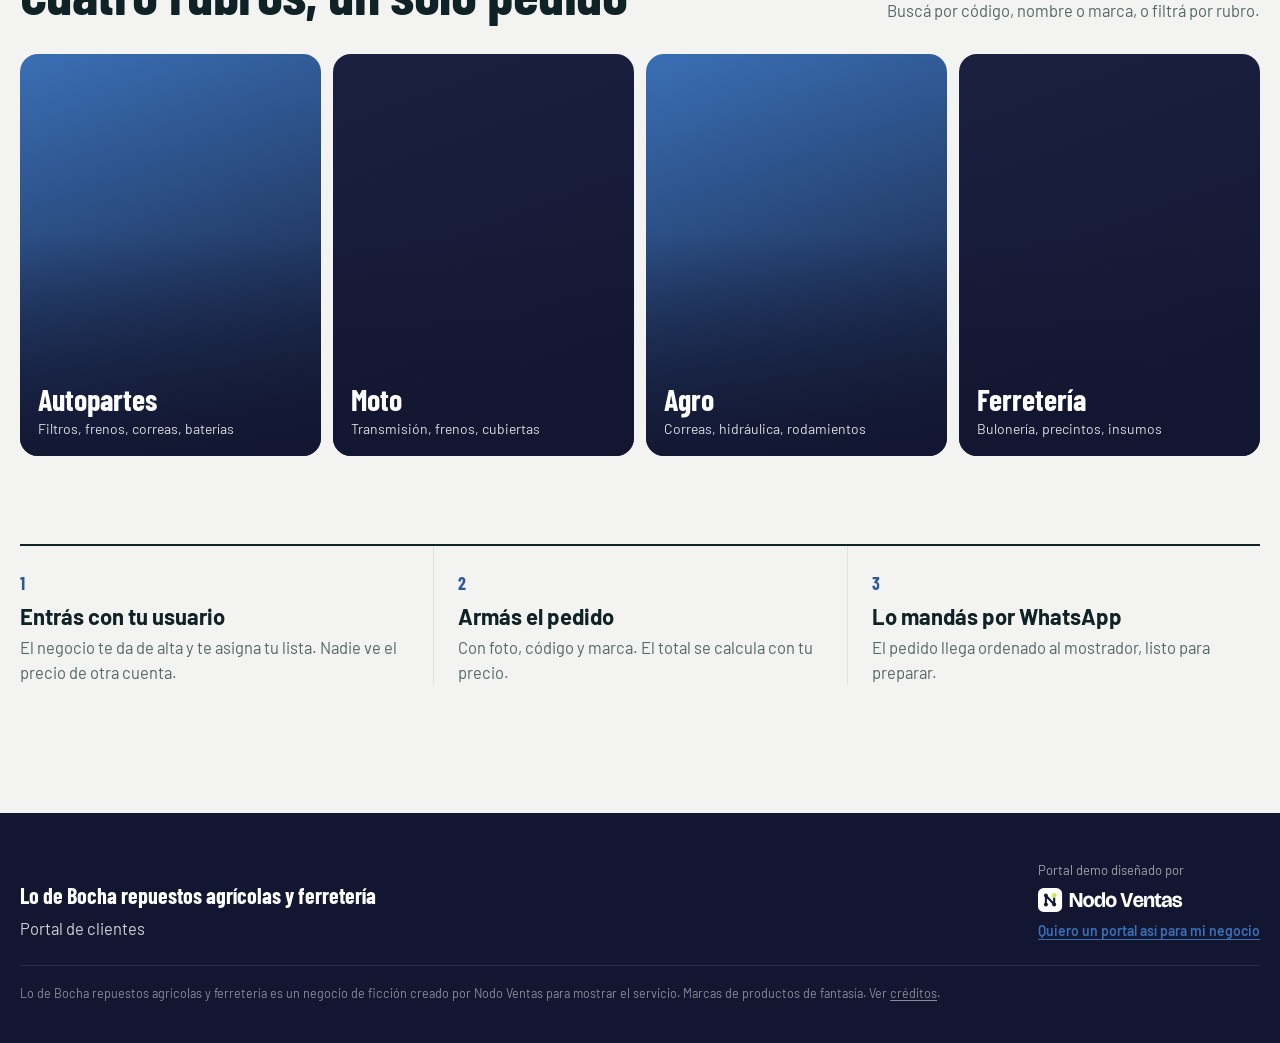
==== commit 2070cc6a: "Demo personalizada de Nodo Ventas: demo-lo-de-bocha-tres-arroyos" ====
--- a/index.html
+++ b/index.html
@@ -69,7 +69,6 @@
         </div>
         <div class="compare">
           <figure class="compare-photo" style="margin:0">
-            <img src="img/fotos/filtro-aceite.webp" alt="Filtro de aceite" loading="lazy" width="900" height="900">
             <figcaption><b id="cmp-name">Filtro de aceite 1.6 16v</b><span id="cmp-code">FIL-ACE-160 · FiltroSur</span></figcaption>
           </figure>
           <div class="tiers">
@@ -85,10 +84,10 @@
       <div class="wrap">
         <div class="band-head"><h2>Cuatro rubros, un solo pedido</h2><p>Buscá por código, nombre o marca, o filtrá por rubro.</p></div>
         <div class="rubros">
-          <div class="rubro"><img src="img/fotos/freno-caliper.webp" alt="Disco y caliper de freno" loading="lazy"><div><h3>Autopartes</h3><span>Filtros, frenos, correas, baterías</span></div></div>
-          <div class="rubro"><img src="img/fotos/moto-cadena.webp" alt="Cadena y corona de moto" loading="lazy"><div><h3>Moto</h3><span>Transmisión, frenos, cubiertas</span></div></div>
-          <div class="rubro"><img src="img/fotos/tractor.webp" alt="Tractor trabajando en el campo" loading="lazy"><div><h3>Agro</h3><span>Correas, hidráulica, rodamientos</span></div></div>
-          <div class="rubro"><img src="img/fotos/tornillos.webp" alt="Bulones y tuercas" loading="lazy"><div><h3>Ferretería</h3><span>Bulonería, precintos, insumos</span></div></div>
+          <div class="rubro"><div><h3>Autopartes</h3><span>Filtros, frenos, correas, baterías</span></div></div>
+          <div class="rubro"><div><h3>Moto</h3><span>Transmisión, frenos, cubiertas</span></div></div>
+          <div class="rubro"><div><h3>Agro</h3><span>Correas, hidráulica, rodamientos</span></div></div>
+          <div class="rubro"><div><h3>Ferretería</h3><span>Bulonería, precintos, insumos</span></div></div>
         </div>
       </div>
     </section>
@@ -112,7 +111,7 @@
         <a href="oferta/" aria-label="Nodo Ventas, ver la oferta"><img src="img/nodo/nodo-ventas-logo-blanco.svg" alt="Nodo Ventas" width="146" height="24"></a>
         <a class="link" href="oferta/">Quiero un portal así para mi negocio</a>
       </div>
-      <p class="legal">Lo de Bocha repuestos agrícolas y ferretería es un negocio de ficción creado por Nodo Ventas para mostrar el servicio. Marcas de productos de fantasía. Fotos: Unsplash (ver <a href="CREDITS.md">créditos</a>).</p>
+      <p class="legal">Lo de Bocha repuestos agrícolas y ferretería es un negocio de ficción creado por Nodo Ventas para mostrar el servicio. Marcas de productos de fantasía. Ver <a href="CREDITS.md">créditos</a>.</p>
     </div>
   </footer>
   <script src="js/products.js"></script>
--- a/css/app.css
+++ b/css/app.css
@@ -307,3 +307,11 @@
   .qtyrow .btn { width: 100%; }
   .brand b { font-size: 18px; }
 }
+
+/* Sin fotos genéricas: bloques tipográficos con los colores de la marca */
+.rubro { background: linear-gradient(160deg, var(--amber) 0%, var(--petrol-ink) 100%); }
+.rubro:nth-child(even) { background: linear-gradient(160deg, var(--petrol) 0%, var(--petrol-ink) 100%); }
+.compare-photo { aspect-ratio: 1; background: linear-gradient(160deg, var(--petrol) 0%, var(--petrol-ink) 100%); }
+.card .pic { background: linear-gradient(160deg, var(--petrol) 0%, var(--petrol-ink) 100%); display: flex; align-items: center; justify-content: center; }
+.pic-ph { color: rgba(255,255,255,.88); font-weight: 700; font-size: 13px; letter-spacing: .14em; text-transform: uppercase; }
+.cart-ph { display: block; width: 56px; height: 56px; border-radius: 10px; background: linear-gradient(160deg, var(--amber), var(--petrol-ink)); flex: none; }
